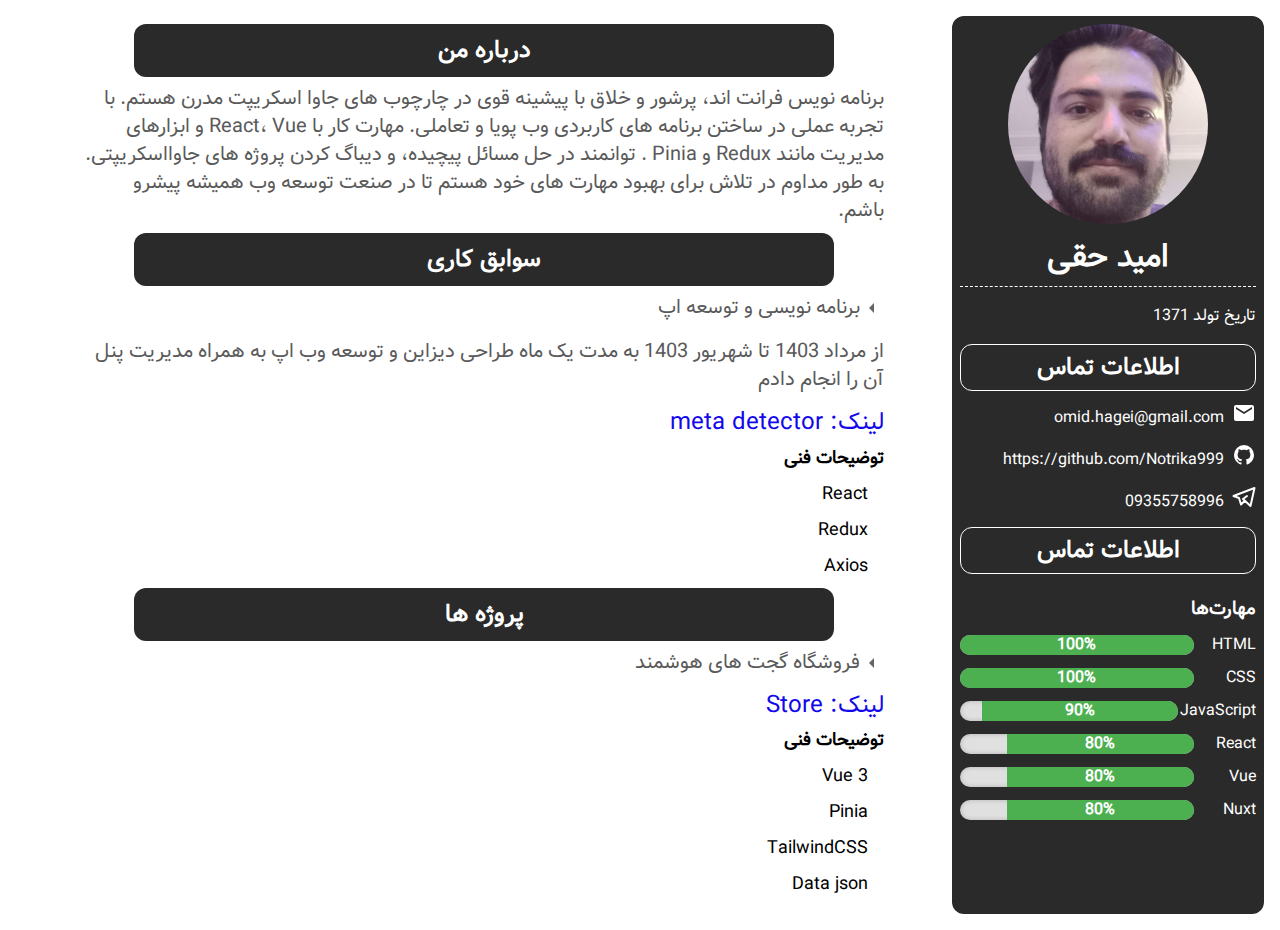
==== index.html @ ce6209be "Initial" ====
<!DOCTYPE html>
<html lang="fa" dir="rtl">

<head>
    <meta charset="UTF-8">
    <meta name="viewport" content="width=device-width, initial-scale=1.0">
    <title>رزومه</title>
    <link rel="stylesheet" href="resume.css">
</head>

<body>
    <div class="container">
        <aside class="sidebar">
            <div class="profile-img-container">
                <img src="./photo_2025-03-19_21-20-16.jpg" alt="Profile Image">
            </div>
            <h1 class="heading">امید حقی</h1>
            <p>تاریخ تولد 1371</p>

            <h2 class="section-title">
                اطلاعات تماس
            </h2>
            <div class="contact-info">
                <span><svg xmlns="http://www.w3.org/2000/svg" width="24" height="24" viewBox="0 0 24 24">
                        <path fill="currentColor"
                            d="m20 8l-8 5l-8-5V6l8 5l8-5m0-2H4c-1.11 0-2 .89-2 2v12a2 2 0 0 0 2 2h16a2 2 0 0 0 2-2V6a2 2 0 0 0-2-2" />
                    </svg></span>
                <span>omid.hagei@gmail.com</span>
            </div>
            <div class="contact-info">
                <span><svg xmlns="http://www.w3.org/2000/svg" width="24px" height="24px" viewBox="0 0 24 24">
                        <path fill="#fff"
                            d="M12 2A10 10 0 0 0 2 12c0 4.42 2.87 8.17 6.84 9.5c.5.08.66-.23.66-.5v-1.69c-2.77.6-3.36-1.34-3.36-1.34c-.46-1.16-1.11-1.47-1.11-1.47c-.91-.62.07-.6.07-.6c1 .07 1.53 1.03 1.53 1.03c.87 1.52 2.34 1.07 2.91.83c.09-.65.35-1.09.63-1.34c-2.22-.25-4.55-1.11-4.55-4.92c0-1.11.38-2 1.03-2.71c-.1-.25-.45-1.29.1-2.64c0 0 .84-.27 2.75 1.02c.79-.22 1.65-.33 2.5-.33s1.71.11 2.5.33c1.91-1.29 2.75-1.02 2.75-1.02c.55 1.35.2 2.39.1 2.64c.65.71 1.03 1.6 1.03 2.71c0 3.82-2.34 4.66-4.57 4.91c.36.31.69.92.69 1.85V21c0 .27.16.59.67.5C19.14 20.16 22 16.42 22 12A10 10 0 0 0 12 2" />
                    </svg></span>
                <a href="https://github.com/Notrika999">https://github.com/Notrika999</a>
            </div>
            <div class="contact-info">
                <span><svg xmlns="http://www.w3.org/2000/svg" width="24px" height="24px" viewBox="0 0 24 24">
                        <path fill="none" stroke="#fff" stroke-linecap="round" stroke-linejoin="round" stroke-width="2"
                            d="M12.5 16L9 19.5L7 13l-5.5-2l21-8l-4 18l-7.5-7l4-3" />
                    </svg></span>
                <span>09355758996</span>
            </div>

            <h2 class="section-title">
                اطلاعات تماس
            </h2>
            <div class="skills-container">
                <h3 class="heading">مهارت‌ها</h3>
                <div class="skill-item">
                    <span class="skill-name">HTML</span>
                    <div class="progress-container">
                        <div class="progress-bar" style="width: 100%">100%</div>
                    </div>
                </div>
                <div class="skill-item">
                    <span class="skill-name">CSS</span>
                    <div class="progress-container">
                        <div class="progress-bar" style="width: 100%">100%</div>
                    </div>
                </div>
                <div class="skill-item">
                    <span class="skill-name">JavaScript</span>
                    <div class="progress-container">
                        <div class="progress-bar" style="width: 90%">90%</div>
                    </div>
                </div>
                <div class="skill-item">
                    <span class="skill-name">React</span>
                    <div class="progress-container">
                        <div class="progress-bar" style="width: 80%">80%</div>
                    </div>
                </div>
                <div class="skill-item">
                    <span class="skill-name">Vue</span>
                    <div class="progress-container">
                        <div class="progress-bar" style="width: 80%">80%</div>
                    </div>
                </div>
                <div class="skill-item">
                    <span class="skill-name">Nuxt</span>
                    <div class="progress-container">
                        <div class="progress-bar" style="width: 80%">80%</div>
                    </div>
                </div>
            </div>
        </aside>

        <main class="main-content">
            <h2 class="main-title">درباره من</h2>
            <p class="description">
                برنامه نویس فرانت اند، پرشور و خلاق با پیشینه قوی در چارچوب های جاوا اسکریپت مدرن هستم. با تجربه عملی در
                ساختن برنامه های کاربردی وب پویا و تعاملی. مهارت کار با React، Vue و ابزارهای مدیریت مانند Redux و Pinia
                . توانمند در حل مسائل پیچیده، و دیباگ کردن پروژه های جاوااسکریپتی. به طور مداوم در تلاش برای
                بهبود مهارت های خود هستم تا در صنعت توسعه وب همیشه پیشرو باشم.
            </p>

            <h2 class="main-title">سوابق کاری</h2>
            <p class="description main-sub-title">
                <svg xmlns="http://www.w3.org/2000/svg" width="24px" height="24px" viewBox="0 0 24 24">
                    <path fill="#656565" d="m14 7l-5 5l5 5z" />
                </svg> <span>برنامه نویسی و توسعه اپ</span>
            </p>
            <p class="description">
                از مرداد 1403 تا شهریور 1403 به مدت یک ماه طراحی دیزاین و توسعه وب اپ به همراه مدیریت پنل آن را
                انجام دادم
            </p>
            <a class="job-title" href="https://meta-detector.com/">لینک: meta
                detector</a>
            <ul>
                <li>توضیحات فنی</li>
                <li>React</li>
                <li>Redux</li>
                <li>Axios</li>
            </ul>

            <h2 class="main-title">پروژه ها</h2>
            <p class="description main-sub-title">
                <svg xmlns="http://www.w3.org/2000/svg" width="24px" height="24px" viewBox="0 0 24 24">
                    <path fill="#656565" d="m14 7l-5 5l5 5z" />
                </svg> <span>فروشگاه گجت های هوشمند</span>
            </p>
            <a class="job-title" href="https://store-beta-pearl.vercel.app/">لینک: Store</a>
            <ul>
                <li>توضیحات فنی</li>
                <li>Vue 3</li>
                <li>Pinia</li>
                <li>TailwindCSS</li>
                <li>Data json</li>
            </ul>


        </main>
    </div>
</body>

</html>
---- resume.css ----
@font-face {
    font-family: Vazir;
    src: url("./Vazir.woff")format("woff");
}
/* General Styles */
* {
    padding: 0;
    margin: 0;
    box-sizing: border-box;
}

body {
    font-family: Vazir;
}
a {
    text-decoration: none;
    color: #3052fb;
}

img {
    width: 100%;
    transform: translateY(-10px);
}

/* Progress Bar Styles */
.progress-container {
    width: 100%;
    background-color: #e0e0e0;
    border-radius: 10px;
    overflow: hidden;
    height: 20px;
    box-shadow: inset 0 0 5px rgba(0, 0, 0, 0.2);
}

.progress-bar {
    height: 100%;
    background-color: #4CAF50;
    text-align: center;
    line-height: 20px;
    color: white;
    font-weight: bold;
    transition: width 0.5s ease-in-out;
}

/* Layout Styles */
.container {
    display: flex;
    justify-content: space-between;
    width: 100%;
    padding: 16px;
}

.sidebar {
    color: #fff;
    padding: 8px;
    width: 25%;
    background-color: #2a2a2a;
    border-radius: 12px;
}

.profile-img-container {
    width: 200px;
    height: 200px;
    overflow: hidden;
    border-radius: 100%;
    margin: 0 auto;
}

.sidebar h1 {
    font-size: 32px;
    color: #fff;
    margin: 4px auto;
    text-align: center;
    border-bottom: 1px dashed #fff;
    padding: 4px 0;
}

.sidebar p {
    margin: 16px 0;
}

.section-title {
    margin: 4px 0;
    text-align: center;
    border: 1px solid #fff;
    padding: 4px 0;
    border-radius: 12px;
    background-color: #2a2a2a;
    color: #fff;
}

.contact-info {
    display: flex;
    align-items: center;
    column-gap: 8px;
    margin: 10px 0;
}

.contact-info a {
    color: #fff;
}

.skills-container {
    padding-top: 16px;
    display: flex;
    flex-direction: column;
    row-gap: 8px;
}

.skill-item {
    display: flex;
    align-items: center;
    column-gap: 4px;
}

.skill-name {
    width: 25%;
}

/* Main Content */
.main-content {
    padding: 8px;
    width: 75%;
    display: flex;
    align-items: center;
    flex-direction: column;
}

.main-title {
    background-color: #2a2a2a;
    width: 700px;
    text-align: center;
    color: #fff;
    padding: 8px;
    border-radius: 12px;
}

.main-sub-title {
    display: flex;
    align-items: center;
}

.description {
    width: 800px;
    font-size: 20px;
    font-weight: 500;
    color: #5a5a5a;
    line-height: 1.4;
    margin: 8px 0;
}

.job-title {
    display: inline;
    width: 800px;
    font-size: 24px;
    font-weight: 400;
    color: #1308ec;
    line-height: 1.4;
    margin: 4px 0;
}

.project-container {
    display: flex;
    justify-content: space-between;
    width: 65%;
    margin-top: 16px;
}

.main-content ul {
    list-style: none;
    width: 800px;
    font-size: 18px;
}

.main-content ul li:first-child {
    font-weight: 700;
}

.main-content ul li {
    margin-bottom: 8px;
}

.main-content ul li:not(:first-child) {
    padding-right: 16px;
}
@media screen and (max-width: 1220px) {
    .container {
        flex-direction: column;
        align-items: center;
    }

    .sidebar {
        width: 100%;
    }

    .main-content {
        width: 100%;
        margin-top: 16px;
    }
}

@media screen and (max-width: 992px) {

    .main-title,
    .description,
    .job-title,
    .main-content ul {
        width: 100%;
    }
}
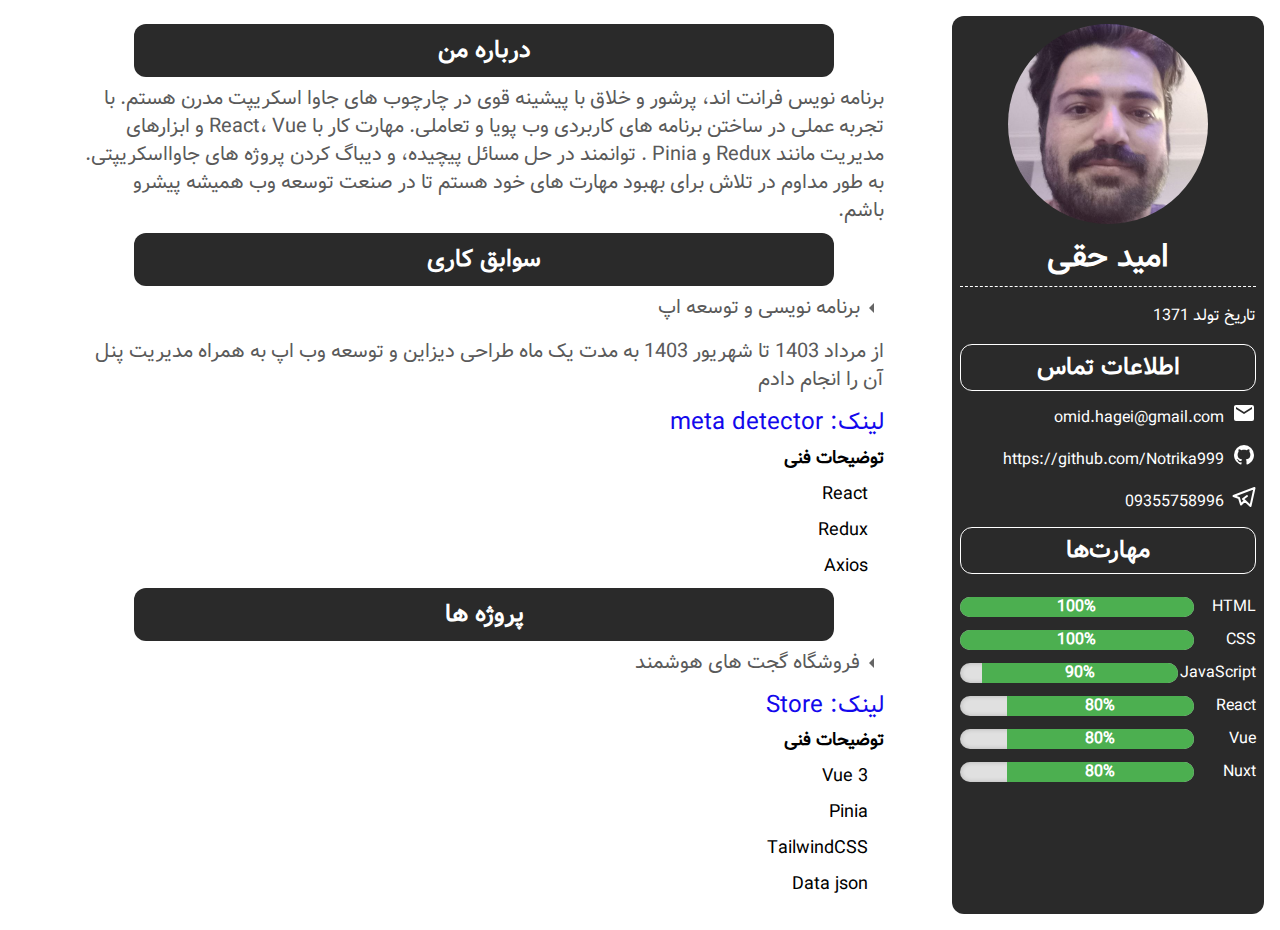
==== commit 90872003: "Initial" ====
--- a/index.html
+++ b/index.html
@@ -43,10 +43,9 @@
             </div>
 
             <h2 class="section-title">
-                اطلاعات تماس
+                مهارت‌ها
             </h2>
             <div class="skills-container">
-                <h3 class="heading">مهارت‌ها</h3>
                 <div class="skill-item">
                     <span class="skill-name">HTML</span>
                     <div class="progress-container">
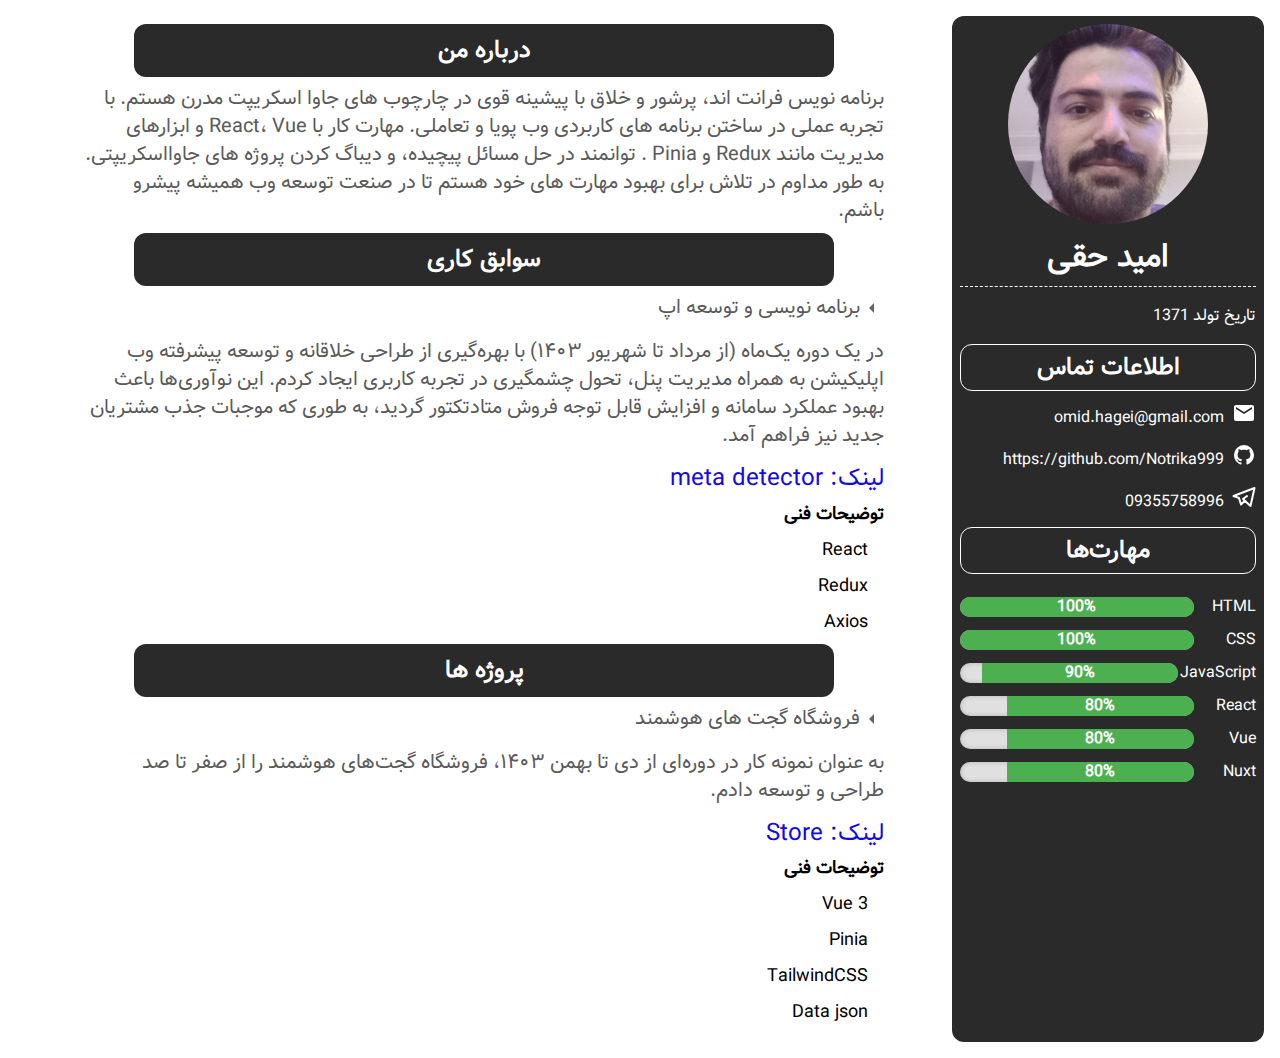
==== commit 04c7fa26: "Initial" ====
--- a/index.html
+++ b/index.html
@@ -101,8 +101,9 @@
                 </svg> <span>برنامه نویسی و توسعه اپ</span>
             </p>
             <p class="description">
-                از مرداد 1403 تا شهریور 1403 به مدت یک ماه طراحی دیزاین و توسعه وب اپ به همراه مدیریت پنل آن را
-                انجام دادم
+                در یک دوره یک‌ماه (از مرداد تا شهریور ۱۴۰۳) با بهره‌گیری از طراحی خلاقانه و توسعه پیشرفته وب اپلیکیشن به همراه مدیریت
+                پنل، تحول چشمگیری در تجربه کاربری ایجاد کردم. این نوآوری‌ها باعث بهبود عملکرد سامانه و افزایش قابل توجه فروش متادتکتور
+                گردید، به طوری که موجبات جذب مشتریان جدید نیز فراهم آمد.
             </p>
             <a class="job-title" href="https://meta-detector.com/">لینک: meta
                 detector</a>
@@ -119,6 +120,9 @@
                     <path fill="#656565" d="m14 7l-5 5l5 5z" />
                 </svg> <span>فروشگاه گجت های هوشمند</span>
             </p>
+            <p class="description">
+                به عنوان نمونه کار در دوره‌ای از دی تا بهمن ۱۴۰۳، فروشگاه گجت‌های هوشمند را از صفر تا صد طراحی و توسعه دادم.
+            </p>
             <a class="job-title" href="https://store-beta-pearl.vercel.app/">لینک: Store</a>
             <ul>
                 <li>توضیحات فنی</li>
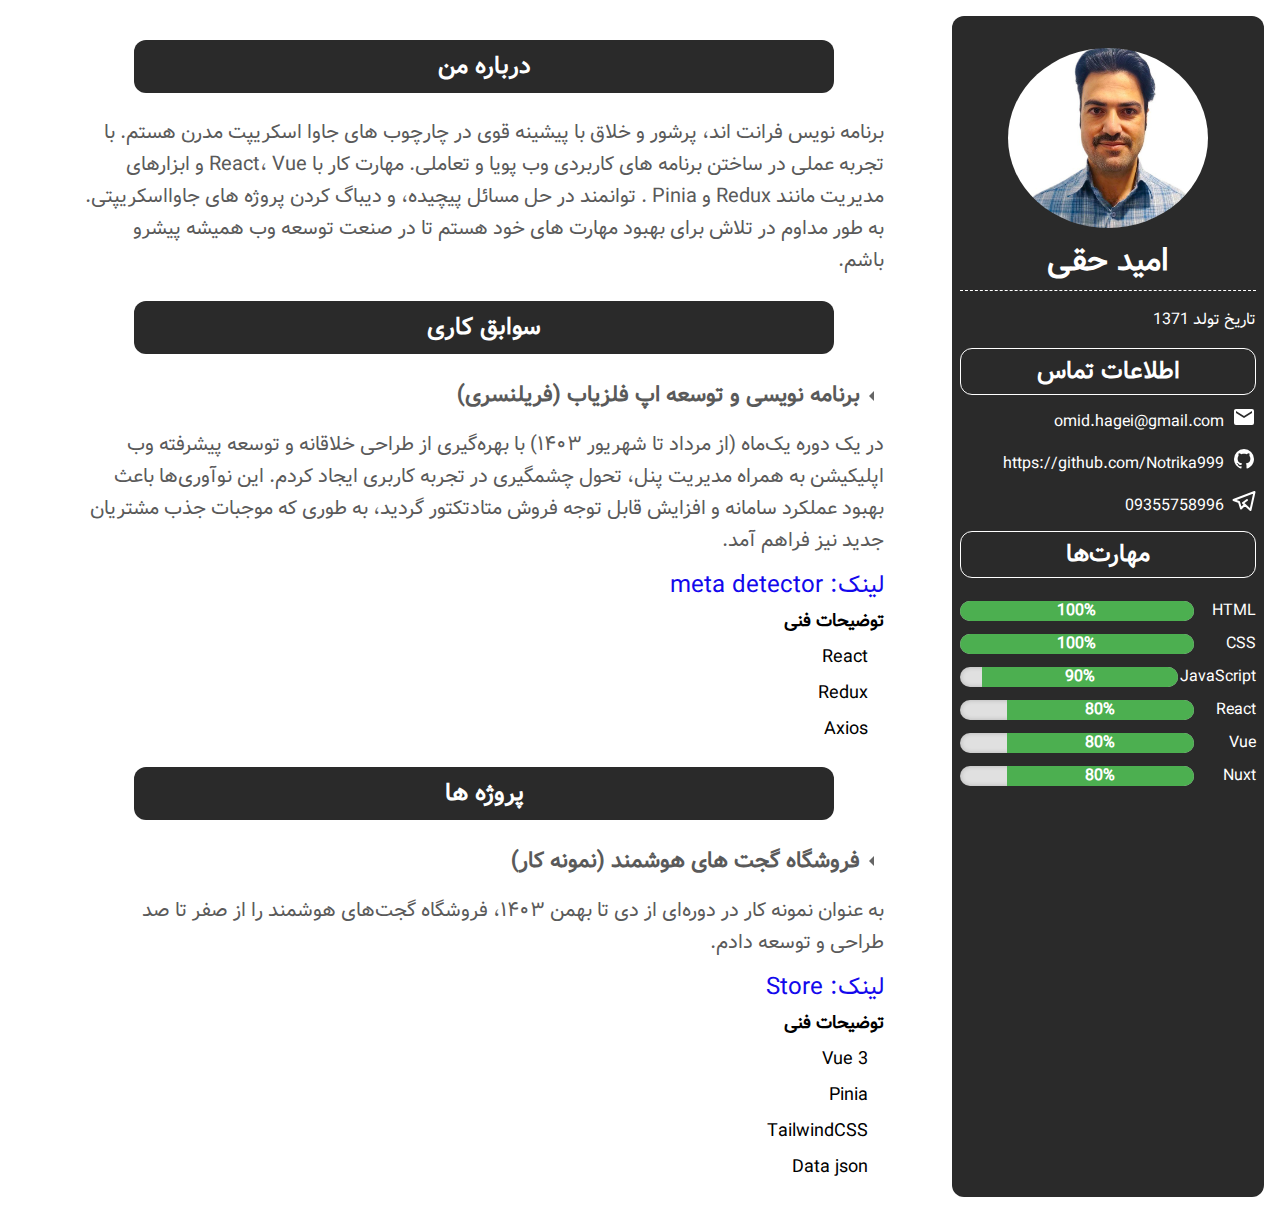
==== commit d7c803e2: "Initial" ====
--- a/index.html
+++ b/index.html
@@ -98,7 +98,7 @@
             <p class="description main-sub-title">
                 <svg xmlns="http://www.w3.org/2000/svg" width="24px" height="24px" viewBox="0 0 24 24">
                     <path fill="#656565" d="m14 7l-5 5l5 5z" />
-                </svg> <span>برنامه نویسی و توسعه اپ</span>
+                </svg> <span>برنامه نویسی و توسعه اپ فلزیاب (فریلنسری)</span>
             </p>
             <p class="description">
                 در یک دوره یک‌ماه (از مرداد تا شهریور ۱۴۰۳) با بهره‌گیری از طراحی خلاقانه و توسعه پیشرفته وب اپلیکیشن به همراه مدیریت
@@ -118,7 +118,7 @@
             <p class="description main-sub-title">
                 <svg xmlns="http://www.w3.org/2000/svg" width="24px" height="24px" viewBox="0 0 24 24">
                     <path fill="#656565" d="m14 7l-5 5l5 5z" />
-                </svg> <span>فروشگاه گجت های هوشمند</span>
+                </svg> <span>فروشگاه گجت های هوشمند (نمونه کار)</span>
             </p>
             <p class="description">
                 به عنوان نمونه کار در دوره‌ای از دی تا بهمن ۱۴۰۳، فروشگاه گجت‌های هوشمند را از صفر تا صد طراحی و توسعه دادم.
--- a/resume.css
+++ b/resume.css
@@ -18,8 +18,8 @@
 }
 
 img {
+    height: 100%;
     width: 100%;
-    transform: translateY(-10px);
 }
 
 /* Progress Bar Styles */
@@ -53,6 +53,7 @@
 .sidebar {
     color: #fff;
     padding: 8px;
+    padding-top: 32px;
     width: 25%;
     background-color: #2a2a2a;
     border-radius: 12px;
@@ -60,10 +61,14 @@
 
 .profile-img-container {
     width: 200px;
-    height: 200px;
+    height: 180px;
+    border-radius: 100%;
     overflow: hidden;
-    border-radius: 100%;
     margin: 0 auto;
+    -webkit-border-radius: 100%;
+        -moz-border-radius: 100%;
+        -ms-border-radius: 100%;
+        -o-border-radius: 100%;
 }
 
 .sidebar h1 {
@@ -133,19 +138,22 @@
     color: #fff;
     padding: 8px;
     border-radius: 12px;
+    margin: 16px 0;
 }
 
 .main-sub-title {
     display: flex;
     align-items: center;
+    font-size: 22px !important;
+        font-weight: 700 !important;
 }
 
 .description {
     width: 800px;
     font-size: 20px;
-    font-weight: 500;
+    font-weight: 400;
     color: #5a5a5a;
-    line-height: 1.4;
+    line-height: 1.6;
     margin: 8px 0;
 }
 
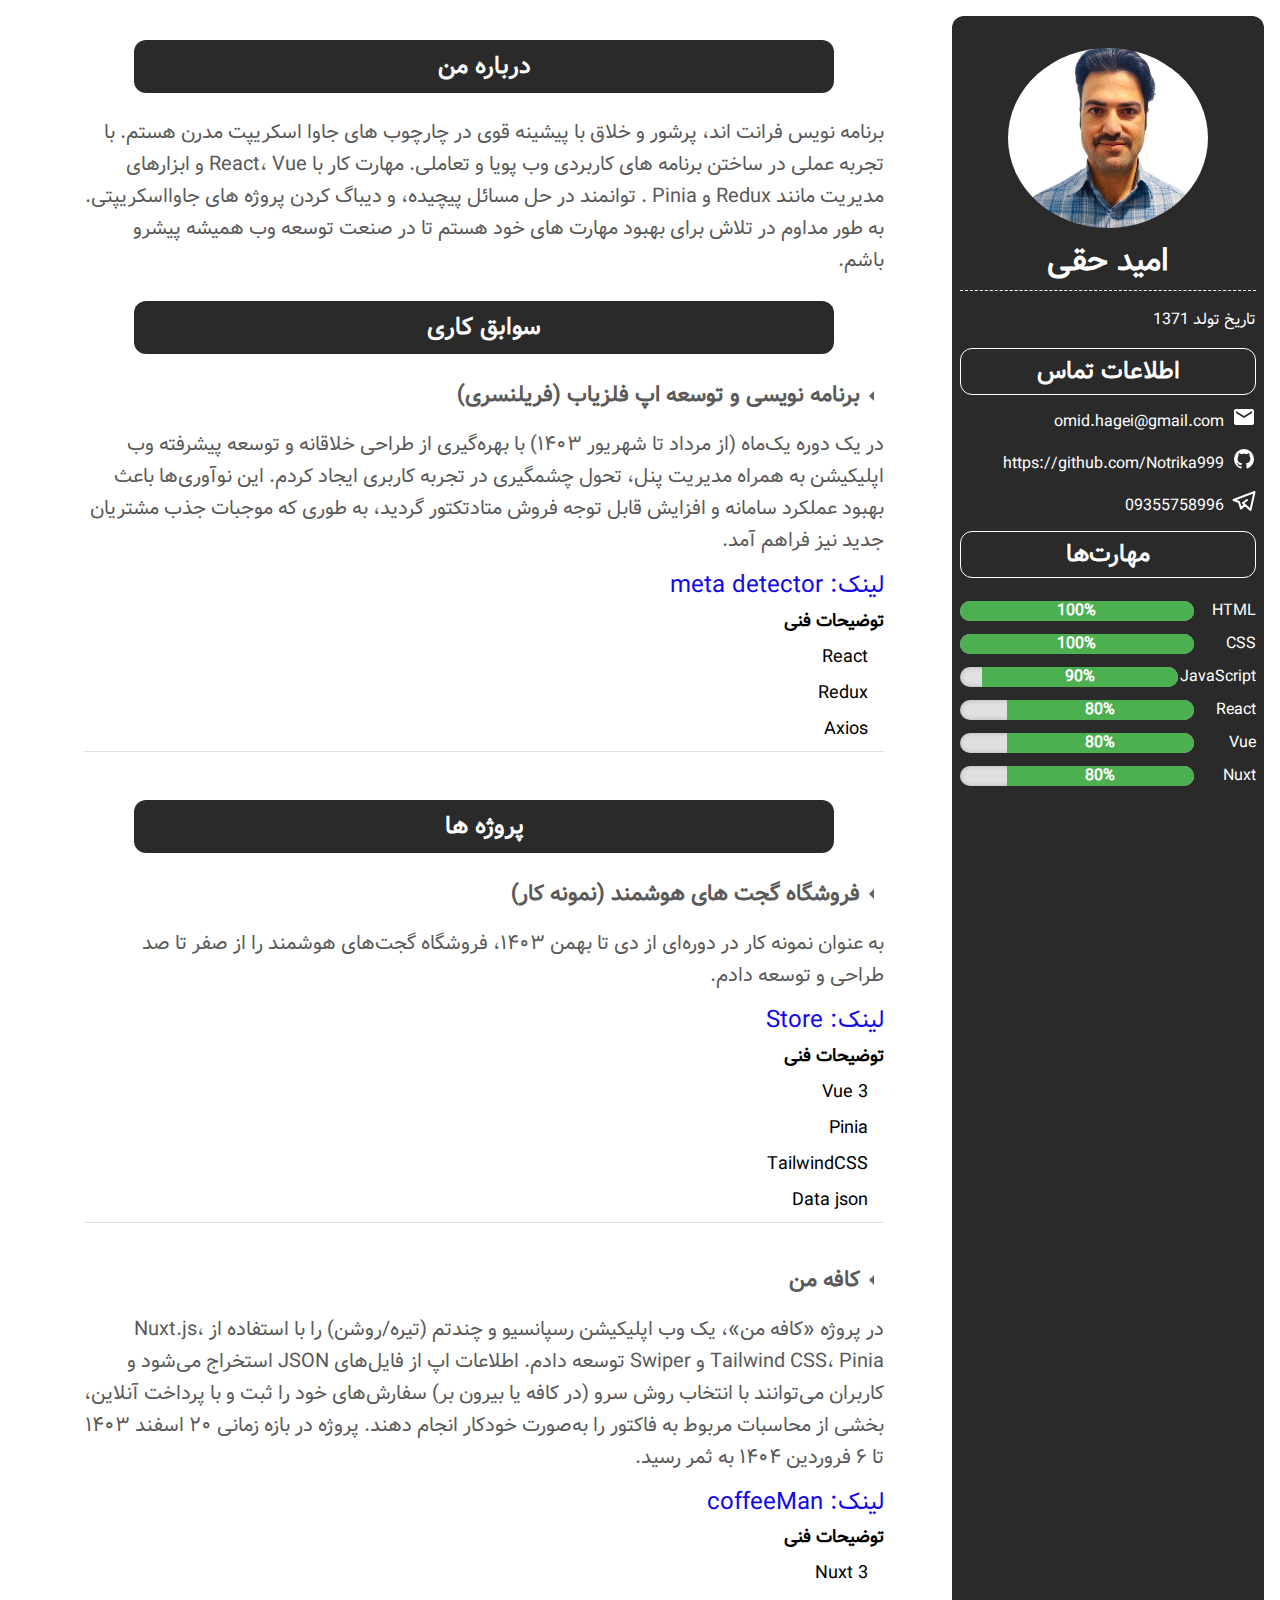
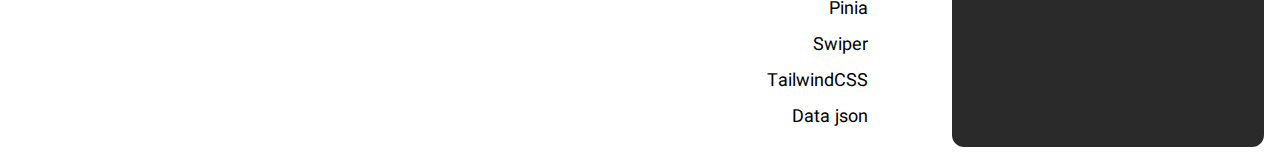
==== commit 9329523f: "Update resume" ====
--- a/index.html
+++ b/index.html
@@ -101,8 +101,10 @@
                 </svg> <span>برنامه نویسی و توسعه اپ فلزیاب (فریلنسری)</span>
             </p>
             <p class="description">
-                در یک دوره یک‌ماه (از مرداد تا شهریور ۱۴۰۳) با بهره‌گیری از طراحی خلاقانه و توسعه پیشرفته وب اپلیکیشن به همراه مدیریت
-                پنل، تحول چشمگیری در تجربه کاربری ایجاد کردم. این نوآوری‌ها باعث بهبود عملکرد سامانه و افزایش قابل توجه فروش متادتکتور
+                در یک دوره یک‌ماه (از مرداد تا شهریور ۱۴۰۳) با بهره‌گیری از طراحی خلاقانه و توسعه پیشرفته وب اپلیکیشن به
+                همراه مدیریت
+                پنل، تحول چشمگیری در تجربه کاربری ایجاد کردم. این نوآوری‌ها باعث بهبود عملکرد سامانه و افزایش قابل توجه
+                فروش متادتکتور
                 گردید، به طوری که موجبات جذب مشتریان جدید نیز فراهم آمد.
             </p>
             <a class="job-title" href="https://meta-detector.com/">لینک: meta
@@ -121,13 +123,34 @@
                 </svg> <span>فروشگاه گجت های هوشمند (نمونه کار)</span>
             </p>
             <p class="description">
-                به عنوان نمونه کار در دوره‌ای از دی تا بهمن ۱۴۰۳، فروشگاه گجت‌های هوشمند را از صفر تا صد طراحی و توسعه دادم.
+                به عنوان نمونه کار در دوره‌ای از دی تا بهمن ۱۴۰۳، فروشگاه گجت‌های هوشمند را از صفر تا صد طراحی و توسعه
+                دادم.
             </p>
             <a class="job-title" href="https://store-beta-pearl.vercel.app/">لینک: Store</a>
             <ul>
                 <li>توضیحات فنی</li>
                 <li>Vue 3</li>
                 <li>Pinia</li>
+                <li>TailwindCSS</li>
+                <li>Data json</li>
+            </ul>
+            <p class="description main-sub-title">
+                <svg xmlns="http://www.w3.org/2000/svg" width="24px" height="24px" viewBox="0 0 24 24">
+                    <path fill="#656565" d="m14 7l-5 5l5 5z" />
+                </svg> <span>کافه من</span>
+            </p>
+            <p class="description">
+                در پروژه «کافه من»، یک وب اپلیکیشن رسپانسیو و چندتم (تیره/روشن) را با استفاده از Nuxt.js، Tailwind CSS،
+                Pinia و Swiper توسعه دادم. اطلاعات اپ از فایل‌های JSON استخراج می‌شود و کاربران می‌توانند با انتخاب روش
+                سرو (در کافه یا بیرون بر) سفارش‌های خود را ثبت و با پرداخت آنلاین، بخشی از محاسبات مربوط به فاکتور را
+                به‌صورت خودکار انجام دهند. پروژه در بازه زمانی ۲۰ اسفند ۱۴۰۳ تا ۶ فروردین ۱۴۰۴ به ثمر رسید.
+            </p>
+            <a class="job-title" href="https://coffee-man-git-main-notrikas-projects.vercel.app">لینک: coffeeMan</a>
+            <ul>
+                <li>توضیحات فنی</li>
+                <li>Nuxt 3</li>
+                <li>Pinia</li>
+                <li>Swiper</li>
                 <li>TailwindCSS</li>
                 <li>Data json</li>
             </ul>
--- a/resume.css
+++ b/resume.css
@@ -148,6 +148,10 @@
         font-weight: 700 !important;
 }
 
+.main-content ul:not(:last-child) {
+    border-bottom: 1px solid #e0e0e0;
+    margin-bottom: 2rem;
+}
 .description {
     width: 800px;
     font-size: 20px;
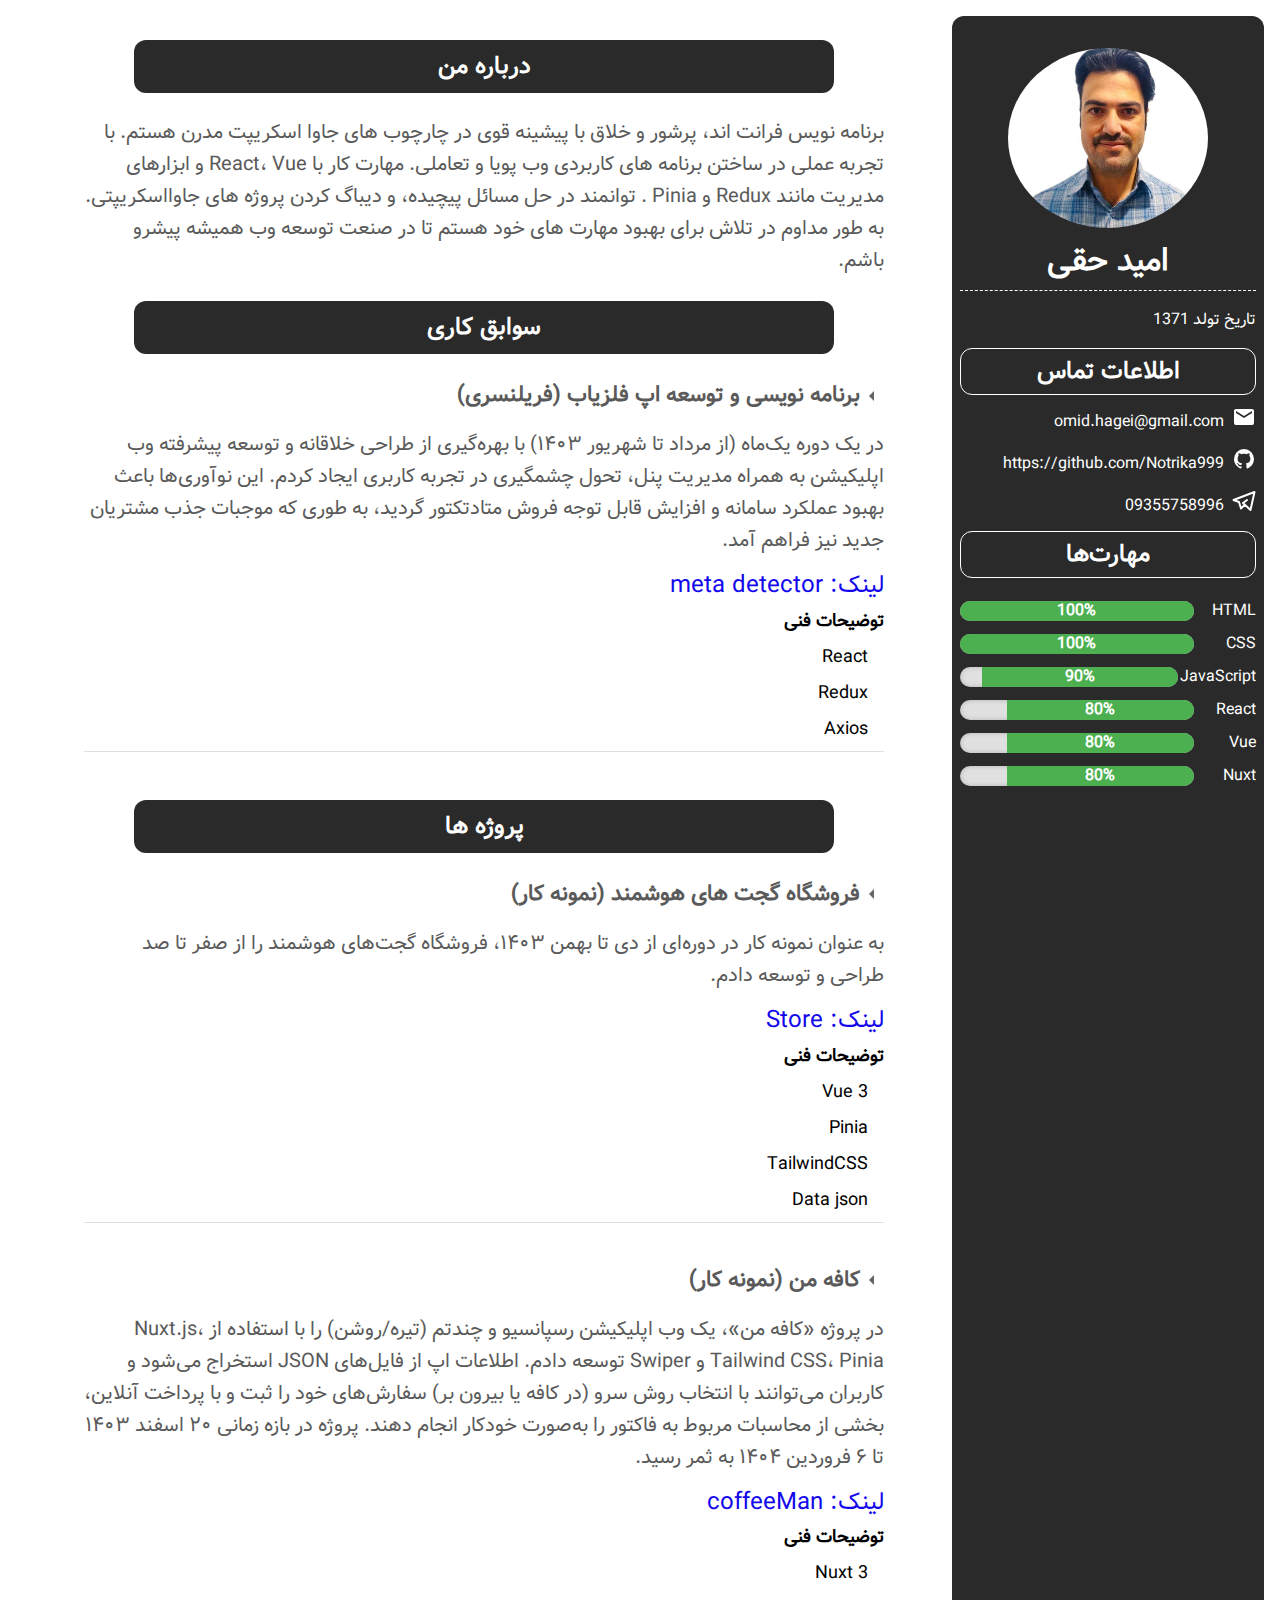
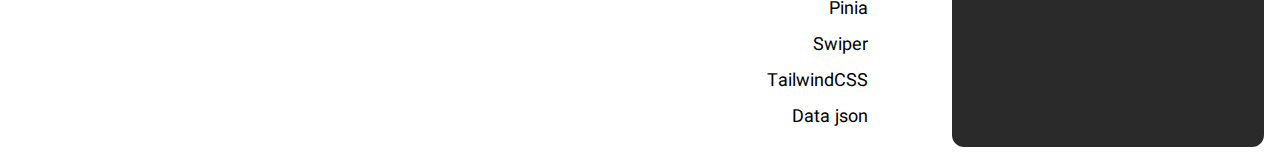
==== commit f95b498b: "Update resume" ====
--- a/index.html
+++ b/index.html
@@ -137,7 +137,7 @@
             <p class="description main-sub-title">
                 <svg xmlns="http://www.w3.org/2000/svg" width="24px" height="24px" viewBox="0 0 24 24">
                     <path fill="#656565" d="m14 7l-5 5l5 5z" />
-                </svg> <span>کافه من</span>
+                </svg> <span>کافه من (نمونه کار)</span>
             </p>
             <p class="description">
                 در پروژه «کافه من»، یک وب اپلیکیشن رسپانسیو و چندتم (تیره/روشن) را با استفاده از Nuxt.js، Tailwind CSS،
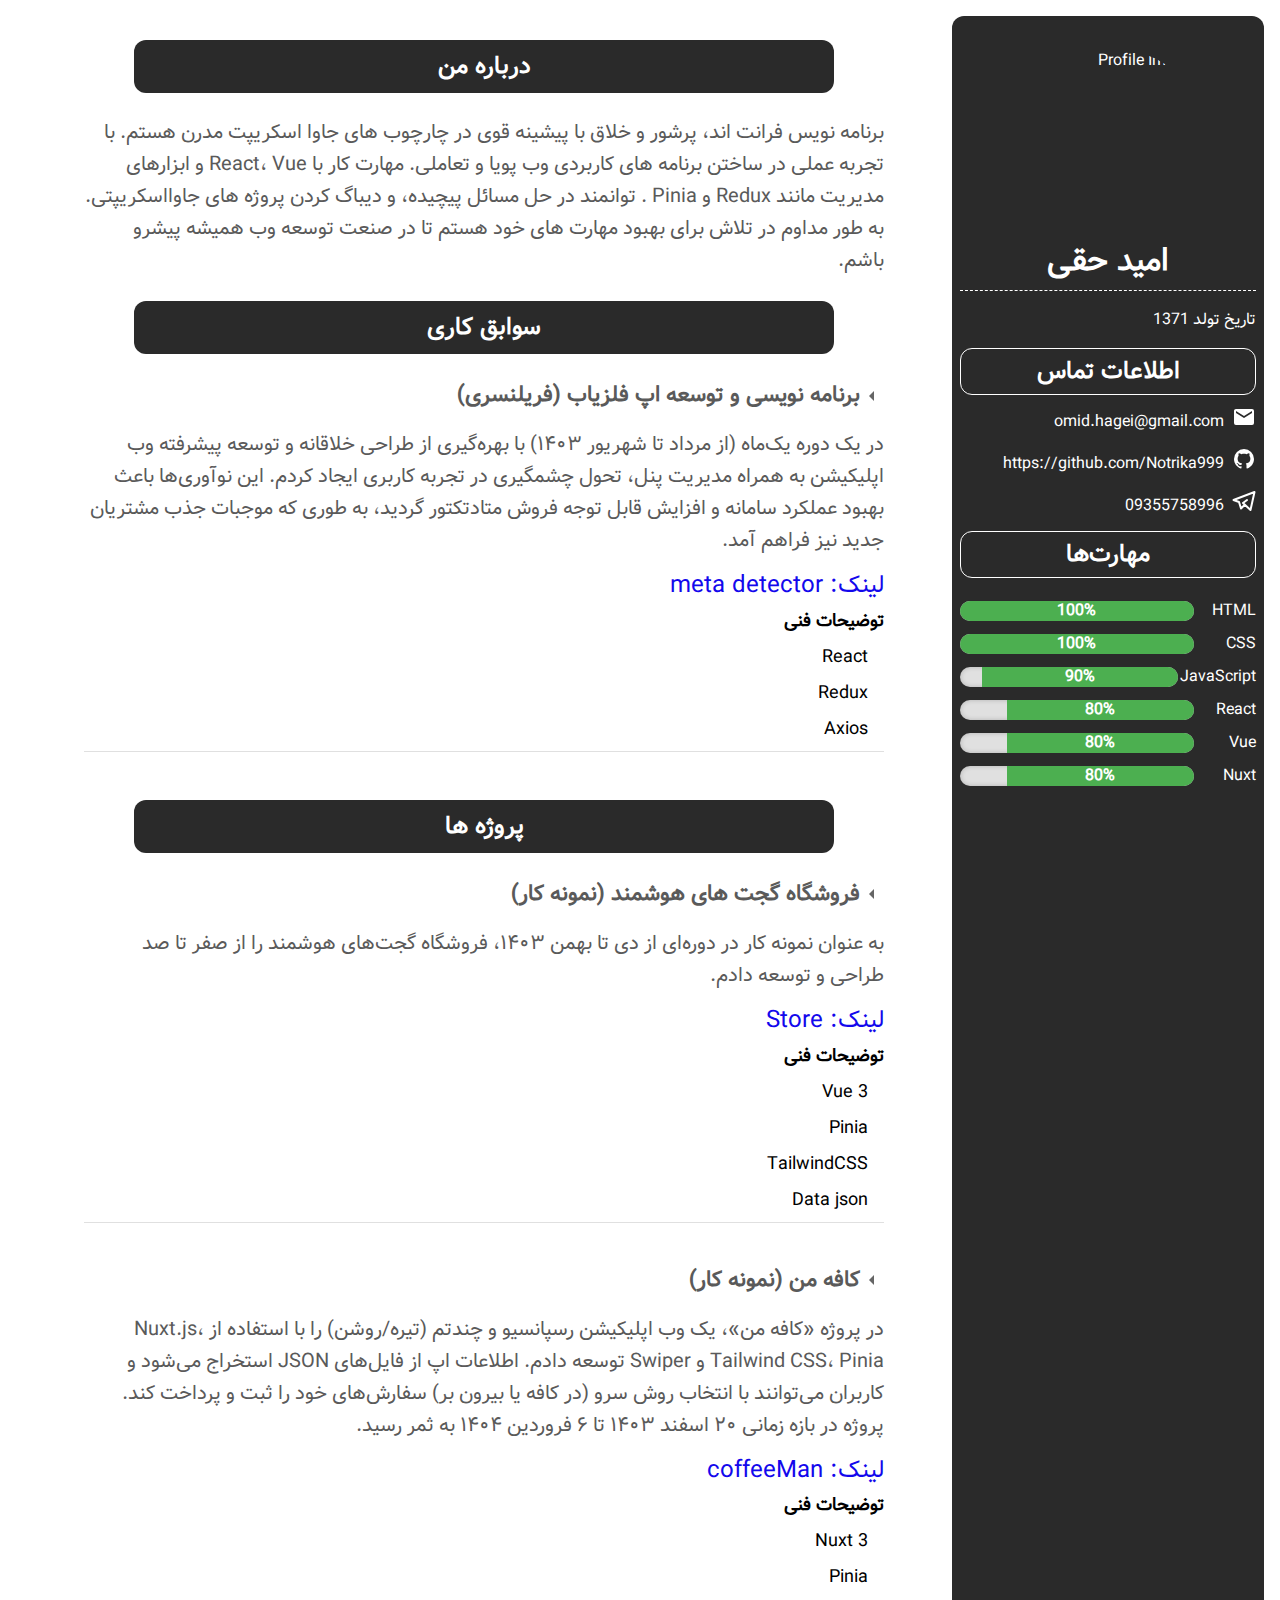
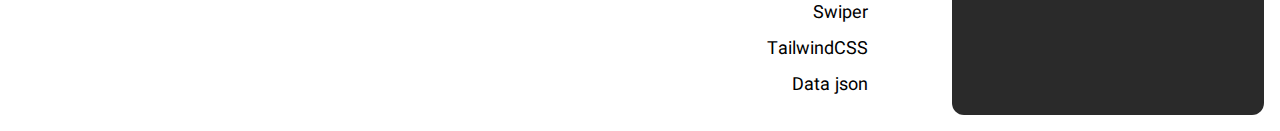
==== commit d6fb8946: "Update ui" ====
--- a/index.html
+++ b/index.html
@@ -12,7 +12,7 @@
     <div class="container">
         <aside class="sidebar">
             <div class="profile-img-container">
-                <img src="./photo_2025-03-19_21-20-16.jpg" alt="Profile Image">
+                <img src="#" alt="Profile Image">
             </div>
             <h1 class="heading">امید حقی</h1>
             <p>تاریخ تولد 1371</p>
@@ -142,8 +142,8 @@
             <p class="description">
                 در پروژه «کافه من»، یک وب اپلیکیشن رسپانسیو و چندتم (تیره/روشن) را با استفاده از Nuxt.js، Tailwind CSS،
                 Pinia و Swiper توسعه دادم. اطلاعات اپ از فایل‌های JSON استخراج می‌شود و کاربران می‌توانند با انتخاب روش
-                سرو (در کافه یا بیرون بر) سفارش‌های خود را ثبت و با پرداخت آنلاین، بخشی از محاسبات مربوط به فاکتور را
-                به‌صورت خودکار انجام دهند. پروژه در بازه زمانی ۲۰ اسفند ۱۴۰۳ تا ۶ فروردین ۱۴۰۴ به ثمر رسید.
+                سرو (در کافه یا بیرون بر) سفارش‌های خود را ثبت و پرداخت کند. پروژه در بازه زمانی ۲۰ اسفند ۱۴۰۳ تا ۶ فروردین ۱۴۰۴ به ثمر
+                رسید.
             </p>
             <a class="job-title" href="https://coffee-man-git-main-notrikas-projects.vercel.app">لینک: coffeeMan</a>
             <ul>
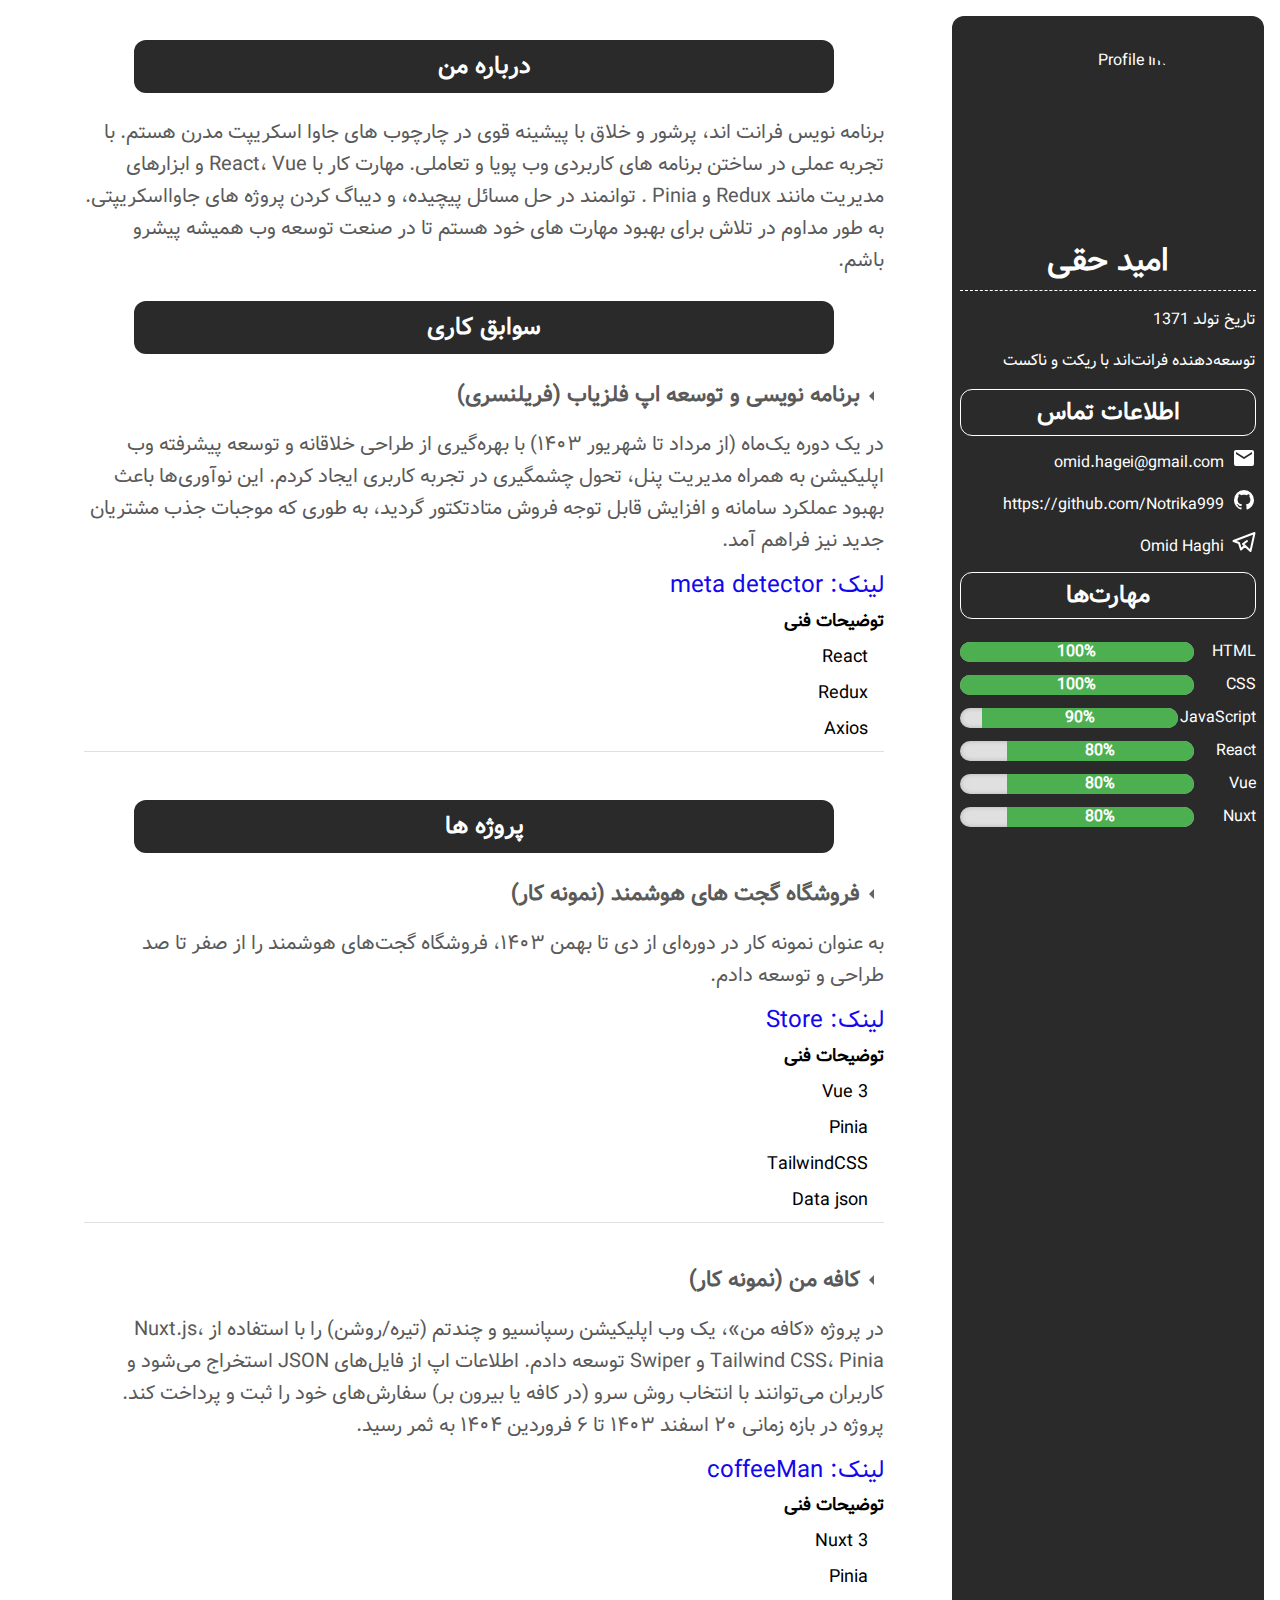
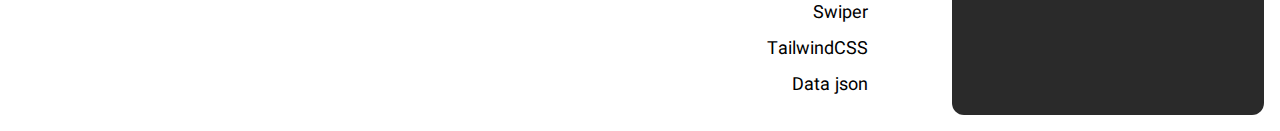
==== commit 214d4a60: "Update Info" ====
--- a/index.html
+++ b/index.html
@@ -16,6 +16,7 @@
             </div>
             <h1 class="heading">امید حقی</h1>
             <p>تاریخ تولد 1371</p>
+            <p>توسعه‌دهنده فرانت‌اند با ریکت و ناکست</p>
 
             <h2 class="section-title">
                 اطلاعات تماس
@@ -39,7 +40,7 @@
                         <path fill="none" stroke="#fff" stroke-linecap="round" stroke-linejoin="round" stroke-width="2"
                             d="M12.5 16L9 19.5L7 13l-5.5-2l21-8l-4 18l-7.5-7l4-3" />
                     </svg></span>
-                <span>09355758996</span>
+                    <a href="https://t.me/Omid_haghi">Omid Haghi</a>
             </div>
 
             <h2 class="section-title">
